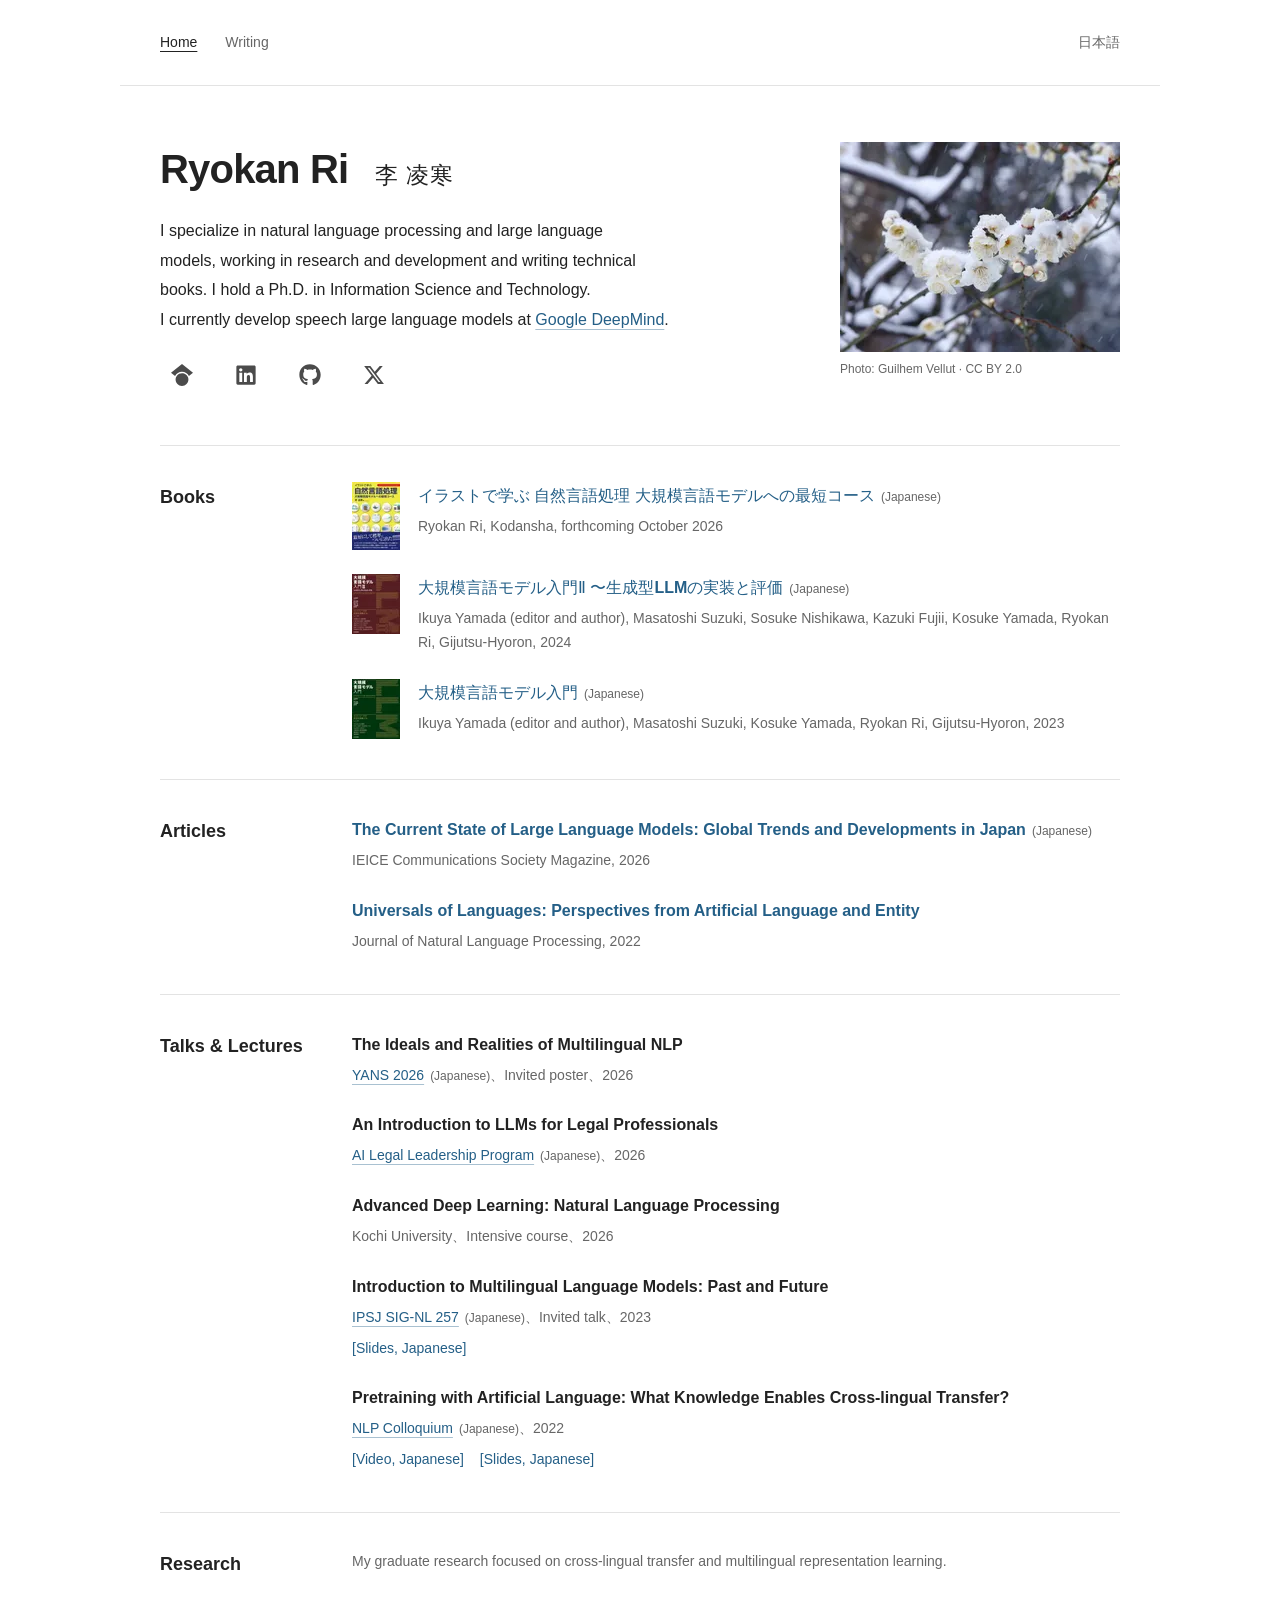
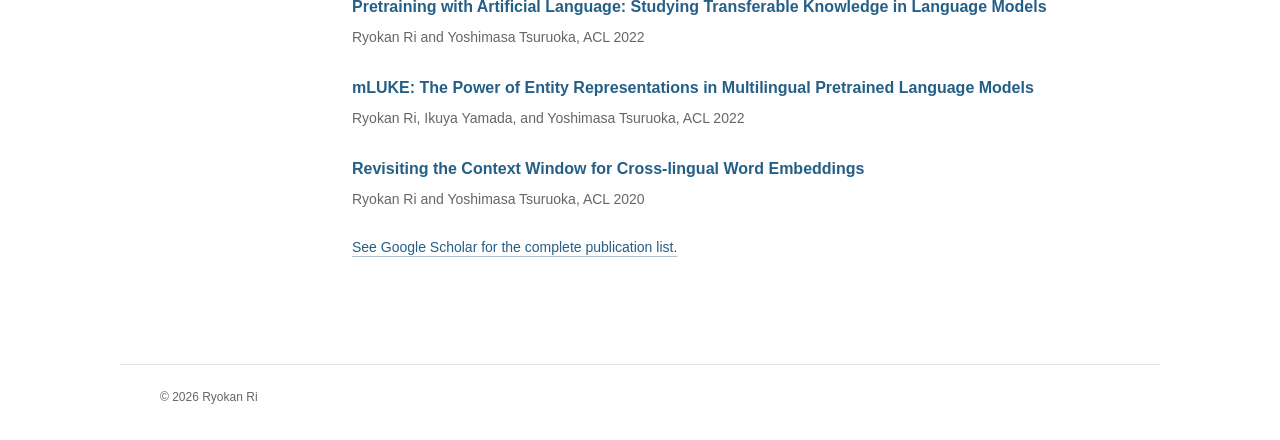
==== en/index.html @ dd93c738 "Update site" ====
<!DOCTYPE html><html lang="en"><head><meta charset="UTF-8"><meta name="viewport" content="width=device-width"><title>Home — Ryokan Ri</title><meta name="description" content="I specialize in natural language processing and large language models, working in research and development and writing technical books. I hold a Ph.D. in Information Science and Technology. I currently develop speech large language models at Google DeepMind."><link rel="canonical" href="https://ryokan0123.github.io/en/"><link rel="alternate" hreflang="en" href="https://ryokan0123.github.io/en/"><link rel="alternate" hreflang="ja" href="https://ryokan0123.github.io/ja/"><link rel="alternate" type="application/rss+xml" title="Ryokan Ri (en)" href="/en/rss.xml"><meta property="og:title" content="Home — Ryokan Ri"><meta property="og:description" content="I specialize in natural language processing and large language models, working in research and development and writing technical books. I hold a Ph.D. in Information Science and Technology. I currently develop speech large language models at Google DeepMind."><meta property="og:type" content="website"><meta property="og:url" content="https://ryokan0123.github.io/en/"><meta property="og:locale" content="en_US"><meta property="og:site_name" content="Ryokan Ri"><meta property="og:image" content="https://ryokan0123.github.io/social-card.jpg"><meta property="og:image:width" content="1200"><meta property="og:image:height" content="630"><meta property="og:image:alt" content="Snow-covered plum blossoms"><meta name="twitter:card" content="summary_large_image"><meta name="twitter:creator" content="@ryoNLP0123"><meta name="twitter:title" content="Home — Ryokan Ri"><meta name="twitter:description" content="I specialize in natural language processing and large language models, working in research and development and writing technical books. I hold a Ph.D. in Information Science and Technology. I currently develop speech large language models at Google DeepMind."><meta name="twitter:image" content="https://ryokan0123.github.io/social-card.jpg"><meta name="twitter:image:alt" content="Snow-covered plum blossoms"><link rel="icon" href="/favicon.svg" type="image/svg+xml"><link rel="stylesheet" href="/_astro/Layout.KJzCfvJz.css"></head><body><a class="skip" href="#main">Skip to content</a><header class="site-header wrap"><nav aria-label="Main navigation"><a href="/en/" aria-current="page">Home</a><a href="/en/blog/">Writing</a></nav><div class="language"><a href="/ja/" lang="ja" hreflang="ja">日本語</a></div></header><main id="main" class="wrap"><section class="profile"><div class="profile-copy"><h1>Ryokan Ri <span lang="ja">李 凌寒</span></h1><p class="bio">I specialize in natural language processing and large language models, working in research and development and writing technical books. I hold a Ph.D. in Information Science and Technology.<br>I currently develop speech large language models at <a href="https://deepmind.google/">Google DeepMind</a>.</p><div class="profile-links"><a href="https://scholar.google.co.jp/citations?user=z9is5FAAAAAJ" aria-label="Google Scholar" title="Google Scholar"><img src="/icons/google-scholar.svg" width="22" height="22" alt="" aria-hidden="true"></a><a href="https://www.linkedin.com/in/ryokan-ri-b970a7250/" aria-label="LinkedIn" title="LinkedIn"><img src="/icons/linkedin.svg" width="22" height="22" alt="" aria-hidden="true"></a><a href="https://github.com/ryokan0123" aria-label="GitHub" title="GitHub"><img src="/icons/github.svg" width="22" height="22" alt="" aria-hidden="true"></a><a href="https://x.com/ryoNLP0123" aria-label="X (@ryoNLP0123)" title="X (@ryoNLP0123)"><img src="/icons/x-twitter.svg" width="22" height="22" alt="" aria-hidden="true"></a></div></div><figure class="profile-image"><img src="/_astro/korakuen-plum-snow-graded.u3Q5N37m_1MaWeJ.webp" srcset="/_astro/korakuen-plum-snow-graded.u3Q5N37m_1MaWeJ.webp 280w, /_astro/korakuen-plum-snow-graded.u3Q5N37m_2mPVVX.webp 560w, /_astro/korakuen-plum-snow-graded.u3Q5N37m_Z27Fc9J.webp 840w" alt="White plum blossoms covered in snow at Koishikawa Korakuen Garden" sizes="(max-width: 600px) calc(100vw - 44px), 280px" fetchpriority="high" loading="eager" decoding="async" width="280" height="210" class="profile-photo"><figcaption><a href="https://commons.wikimedia.org/wiki/File:Flower_@_Snow_storm_@_Koishikawa_Korakuen_Garden_(12406756423).jpg">Photo: Guilhem Vellut</a> · <a href="https://creativecommons.org/licenses/by/2.0/">CC BY 2.0</a></figcaption></figure></section><section class="info-row"><h2>Books</h2><ul class="work-list book-list" role="list"><li><a class="book-cover" href="https://www.hanmoto.com/bd/isbn/9784065447208" hreflang="ja" tabindex="-1" aria-hidden="true"><img src="/_astro/nlp-illustrated.Bupd7omd_Z1N3Xyx.webp" srcset="/_astro/nlp-illustrated.Bupd7omd_Z1N3Xyx.webp 48w, /_astro/nlp-illustrated.Bupd7omd_1gabrf.webp 96w, /_astro/nlp-illustrated.Bupd7omd_Z1RHoI9.webp 144w" alt sizes="48px" loading="lazy" decoding="async" width="48" height="68"></a><div class="book-copy"><a href="https://www.hanmoto.com/bd/isbn/9784065447208" hreflang="ja">イラストで学ぶ 自然言語処理 大規模言語モデルへの最短コース</a><small class="link-language">(Japanese)</small><span>Ryokan Ri, Kodansha, forthcoming October 2026</span></div></li><li><a class="book-cover" href="https://www.amazon.co.jp/dp/4297143933/" hreflang="ja" tabindex="-1" aria-hidden="true"><img src="/_astro/llm-intro-2.H6ZMBgvk_x1RK.webp" srcset="/_astro/llm-intro-2.H6ZMBgvk_x1RK.webp 48w, /_astro/llm-intro-2.H6ZMBgvk_Z1qo4Ua.webp 96w, /_astro/llm-intro-2.H6ZMBgvk_IJcm0.webp 144w" alt sizes="48px" loading="lazy" decoding="async" width="48" height="60"></a><div class="book-copy"><a href="https://www.amazon.co.jp/dp/4297143933/" hreflang="ja">大規模言語モデル入門Ⅱ 〜生成型LLMの実装と評価</a><small class="link-language">(Japanese)</small><span>Ikuya Yamada (editor and author), Masatoshi Suzuki, Sosuke Nishikawa, Kazuki Fujii, Kosuke Yamada, Ryokan Ri, Gijutsu-Hyoron, 2024</span></div></li><li><a class="book-cover" href="https://www.amazon.co.jp/dp/4297136333/" hreflang="ja" tabindex="-1" aria-hidden="true"><img src="/_astro/llm-intro.CEmSDgpd_Z2pnvk8.webp" srcset="/_astro/llm-intro.CEmSDgpd_Z2pnvk8.webp 48w, /_astro/llm-intro.CEmSDgpd_Z1GHsi7.webp 96w, /_astro/llm-intro.CEmSDgpd_Z1Emo6G.webp 144w" alt sizes="48px" loading="lazy" decoding="async" width="48" height="60"></a><div class="book-copy"><a href="https://www.amazon.co.jp/dp/4297136333/" hreflang="ja">大規模言語モデル入門</a><small class="link-language">(Japanese)</small><span>Ikuya Yamada (editor and author), Masatoshi Suzuki, Kosuke Yamada, Ryokan Ri, Gijutsu-Hyoron, 2023</span></div></li></ul></section><section class="info-row"><h2>Articles</h2><ul class="work-list" role="list"><li><a href="https://www.ieice.org/cs/cs-edit/magazine/number_77/036-042_kaisetu/kaisetu.html" hreflang="ja">The Current State of Large Language Models: Global Trends and Developments in Japan</a><small class="link-language">(Japanese)</small><span>IEICE Communications Society Magazine, 2026</span></li><li><a href="https://www.jstage.jst.go.jp/article/jnlp/29/3/29_997/_article/-char/en" hreflang="en">Universals of Languages: Perspectives from Artificial Language and Entity</a><span>Journal of Natural Language Processing, 2022</span></li></ul></section><section class="info-row"><h2>Talks &amp; Lectures</h2><ul class="work-list" role="list"><li><strong>The Ideals and Realities of Multilingual NLP</strong><span><a href="https://yans.anlp.jp/entry/yans2026invitesession" hreflang="ja">YANS 2026</a><small class="link-language">(Japanese)</small>、Invited poster、2026</span></li><li><strong>An Introduction to LLMs for Legal Professionals</strong><span><a href="https://sites.google.com/g.ecc.u-tokyo.ac.jp/ai-legal-leadership" hreflang="ja">AI Legal Leadership Program</a><small class="link-language">(Japanese)</small>、2026</span></li><li><strong>Advanced Deep Learning: Natural Language Processing</strong><span>Kochi University、Intensive course、2026</span></li><li><strong>Introduction to Multilingual Language Models: Past and Future</strong><span><a href="https://sites.google.com/sig-nl.ipsj.or.jp/sig-nl/%E7%A0%94%E7%A9%B6%E7%99%BA%E8%A1%A8%E4%BC%9A/NL257" hreflang="ja">IPSJ SIG-NL 257</a><small class="link-language">(Japanese)</small>、Invited talk、2023</span><div class="work-links"><a href="https://speakerdeck.com/ryou0634/introduction-to-multilinugal-lm-nl" hreflang="ja">[Slides, Japanese]</a></div></li><li><strong>Pretraining with Artificial Language: What Knowledge Enables Cross-lingual Transfer?</strong><span><a href="https://nlp-colloquium-jp.github.io/schedule/2022-09-14_ryokan-ri/" hreflang="ja">NLP Colloquium</a><small class="link-language">(Japanese)</small>、2022</span><div class="work-links"><a href="https://www.youtube.com/watch?v=sDbQGmpoZfc" hreflang="ja">[Video, Japanese]</a><a href="https://speakerdeck.com/ryou0634/ren-gong-yan-yu-woshi-tutashi-qian-xun-lian-yan-yu-jian-zhuan-yi-gake-neng-naenkodanochi-tuteiruzhi-shi-tohahe-ka" hreflang="ja">[Slides, Japanese]</a></div></li></ul></section><section class="info-row"><h2>Research</h2><div><p class="section-note">My graduate research focused on cross-lingual transfer and multilingual representation learning.</p><ul class="work-list" role="list"><li><a href="https://aclanthology.org/2022.acl-long.504/" hreflang="en">Pretraining with Artificial Language: Studying Transferable Knowledge in Language Models</a><span>Ryokan Ri and Yoshimasa Tsuruoka, ACL 2022</span></li><li><a href="https://aclanthology.org/2022.acl-long.505/" hreflang="en">mLUKE: The Power of Entity Representations in Multilingual Pretrained Language Models</a><span>Ryokan Ri, Ikuya Yamada, and Yoshimasa Tsuruoka, ACL 2022</span></li><li><a href="https://aclanthology.org/2020.acl-main.94/" hreflang="en">Revisiting the Context Window for Cross-lingual Word Embeddings</a><span>Ryokan Ri and Yoshimasa Tsuruoka, ACL 2020</span></li></ul><p class="all-publications"><a href="https://scholar.google.co.jp/citations?user=z9is5FAAAAAJ">See Google Scholar for the complete publication list.</a></p></div></section></main><footer class="site-footer wrap"><span>© 2026 Ryokan Ri</span></footer></body></html>
---- _astro/Layout.KJzCfvJz.css ----
:root{--sans:-apple-system, BlinkMacSystemFont, "Helvetica Neue", Arial, "Hiragino Kaku Gothic ProN", "Yu Gothic", sans-serif;--ink:#222;--muted:#666;--line:#e3e3e3;--link:#245f87;font-family:var(--sans);color:var(--ink);font-synthesis:none;background:#fff;font-size:16px;line-height:1.75}*{box-sizing:border-box}body{margin:0}a{color:var(--link);text-underline-offset:4px;text-decoration-color:#a9c1d1}a:hover{text-decoration:underline}button,input{font:inherit}a:focus-visible,button:focus-visible,input:focus-visible{outline-offset:5px;outline:2px solid #59788c}h1,h2,h3,h4,p,figure{margin:0}img{max-width:100%}[hidden]{display:none!important}::selection{background:#e6edf1}.wrap{width:min(1040px,100%);margin-inline:auto;padding-inline:40px}.skip{z-index:20;background:#fff;padding:12px;position:absolute;top:-80px;left:16px}.skip:focus{top:12px}.site-header{border-bottom:1px solid var(--line);align-items:center;gap:36px;min-height:86px;display:flex}.site-header nav{gap:28px;display:flex}.site-header nav a,.language a{min-height:44px;color:var(--muted);align-items:center;font-size:14px;text-decoration:none;display:inline-flex}.site-header nav a[aria-current=page]{color:var(--ink);text-decoration:underline;text-decoration-color:var(--ink)}.language{color:var(--muted);margin-left:auto;font-size:12px}.site-header a:hover{color:var(--ink);text-decoration:underline}.site-footer{border-top:1px solid var(--line);color:var(--muted);margin-top:64px;padding-top:22px;padding-bottom:32px;font-size:12px}.profile{grid-template-columns:minmax(0,1fr) 280px;align-items:start;gap:48px;padding-block:56px 48px;display:grid}.profile h1{letter-spacing:-.8px;margin-bottom:16px;font-size:40px;font-weight:600;line-height:1.35}.profile h1 span{letter-spacing:.04em;white-space:nowrap;margin-left:16px;font-size:23px;font-weight:400}.affiliation{font-size:15px}.affiliation a{text-decoration:none}.bio{text-wrap:balance;max-width:40em;margin-top:20px;line-height:1.85}.profile-links{flex-wrap:wrap;gap:20px;margin-top:19px;font-size:13px;display:flex}.profile-links a{width:44px;height:44px;color:inherit;opacity:.7;justify-content:center;align-items:center;text-decoration:none;display:inline-flex}.profile-links a:hover,.profile-links a:focus-visible{opacity:1}.profile-links img{width:22px;height:22px;display:block}.profile-image{min-width:0}.profile-photo{width:100%;height:auto;display:block}.profile-image figcaption{color:var(--muted);margin-top:8px;font-size:12px;line-height:1.6}.profile-image figcaption a{color:inherit;text-decoration:none}.profile-image figcaption a:hover{text-decoration:underline}.info-row{border-top:1px solid var(--line);grid-template-columns:150px minmax(0,1fr);column-gap:42px;padding-block:36px 40px;display:grid}.info-row>h2{font-size:18px;font-weight:600;line-height:1.7}.info-row>div{min-width:0}.section-link{color:var(--muted);margin-top:20px;font-size:12px;display:inline-block}.project-grid{grid-template-columns:repeat(2,minmax(0,1fr));gap:26px 38px;display:grid}.project h3,.paper-row h3{font-size:15px;font-weight:600;line-height:1.6}.project h3 a,.paper-row h3 a{text-decoration:none}.project p,.paper-row p{color:var(--muted);margin-top:5px;font-size:13px;line-height:1.7}.work-list{min-width:0;margin:0;padding:0;list-style:none}.work-list li+li{margin-top:24px}.work-list li{overflow-wrap:anywhere}.work-list>li>a,.work-list>li>strong,.book-copy>a{font-size:16px;font-weight:600;line-height:1.65;text-decoration:none}.work-list span{color:var(--muted);margin-top:5px;font-size:14px;line-height:1.7;display:block}.book-list li{grid-template-columns:48px minmax(0,1fr);align-items:start;column-gap:18px;display:grid}.book-cover{line-height:0;display:block}.book-cover img{width:48px;height:auto;display:block}.book-copy{min-width:0}.section-note{color:var(--muted);margin-bottom:20px;font-size:14px}.all-publications{margin-top:24px;font-size:14px}.link-language{color:var(--muted);margin-left:6px;font-size:12px;font-weight:400}.work-links{flex-wrap:wrap;gap:16px;margin-top:6px;font-size:14px;display:flex}.work-links a{text-decoration:none}.paper-list{gap:23px;display:grid}.paper-row{grid-template-columns:46px minmax(0,1fr);gap:18px;display:grid}.year{color:var(--muted);font-variant-numeric:tabular-nums;font-size:12px}.post-list{display:grid}.post-row{border-top:1px solid var(--line);padding-block:25px}.post-row:first-child{border-top:0;padding-top:0}.post-row:last-child{padding-bottom:0}.post-date{color:var(--muted);margin-top:3px;font-size:12px;line-height:1.7}.badge{margin-top:3px;font-size:11px;display:block}.post-row h3{font-size:20px;font-weight:600;line-height:1.6}.post-row h3 a{text-decoration:none}.post-row p{color:var(--muted);margin-top:8px;font-size:15px;line-height:1.85}.page-heading{padding-block:48px 40px}.page-heading h1{letter-spacing:-.5px;font-size:32px;font-weight:600;line-height:1.45}.content-sections .info-row>h2{font-size:18px}.prose{overflow-wrap:anywhere;min-width:0;max-width:720px;font-size:15px;line-height:1.95}.prose p{margin-block:0 18px}.prose h2{margin:40px 0 18px;font-size:23px;font-weight:600;line-height:1.5}.prose h3{margin:30px 0 15px;font-size:19px;font-weight:600;line-height:1.6}.prose h4{margin:26px 0 12px;font-size:16px;font-weight:600;line-height:1.7}.prose>:first-child{margin-top:0}.prose>:last-child{margin-bottom:0}.prose li{margin-block:0 12px}.prose ul{margin-top:0;padding-left:20px}.prose img{height:auto;margin:20px 0;display:block}.prose .article-figure{margin:30px 0}.prose .article-figure img{width:100%;height:auto;margin:0}.prose .article-figure figcaption{color:var(--muted);font-family:var(--sans);text-align:center;margin-top:10px;font-size:13px;line-height:1.7}.prose .article-figure-cover{max-width:340px;margin-inline:auto}.prose .article-figure-illustration{max-width:480px;margin-inline:auto}.prose .footnotes{border-top:1px solid var(--line);margin-top:40px;padding-top:20px;font-size:14px}.prose .footnotes .sr-only{clip-path:inset(50%);white-space:nowrap;width:1px;height:1px;padding:0;position:absolute;overflow:hidden}.prose [id]{scroll-margin-top:24px}.prose code{background:#f5f5f5;padding:2px 4px;font-size:.9em}.prose pre{padding:20px;font-size:14px;overflow:auto}.prose pre code{background:0 0;padding:0}.prose blockquote{color:var(--muted);border-left:2px solid #ccc;margin-left:0;padding-left:22px}.prose .notice{font-family:var(--sans);color:var(--muted);margin-bottom:26px;font-size:12px}.article-heading{max-width:640px;margin-inline:auto;padding-bottom:34px}.article-heading h1{font-size:34px;line-height:1.5}.article-heading>p:not(.eyebrow){color:#666;text-wrap:balance;margin-top:16px;font-size:16px;line-height:1.8}.back-link{color:var(--muted);margin-bottom:24px;font-size:14px;text-decoration:none;display:inline-block}.eyebrow{color:var(--muted);margin-bottom:12px;font-size:14px;font-weight:400}.article-layout{border-top:1px solid var(--line);max-width:640px;margin-inline:auto;padding-top:30px}.article-layout .prose{text-align:left;font-size:1.125rem;line-height:2}.article-layout .prose>p{margin-block:0 32px}.article-layout .prose h2{margin-top:56px}.article-layout .prose h3{margin-top:40px}.article-layout .prose:lang(en){font-family:Georgia,Times New Roman,serif;font-size:18px;line-height:1.8}.article-layout .prose h2,.article-layout .prose h3{font-family:var(--sans)}.article-share{border-top:1px solid var(--line);font-family:var(--sans);margin-top:52px;padding-top:18px;font-size:13px}.article-share a{min-height:36px;color:var(--ink);border:1px solid #cfd6da;align-items:center;gap:8px;padding:6px 13px;text-decoration:none;display:inline-flex}.article-share a:hover{border-color:var(--ink);text-decoration:none}.article-share img{width:14px;height:14px;margin:0;display:block}.text-link{font-size:14px}@media (width<=800px){.wrap{padding-inline:28px}.profile{grid-template-columns:minmax(0,1fr) 220px;gap:32px}.profile h1 span{margin:8px 0 0;display:block}.info-row{grid-template-columns:112px minmax(0,1fr);gap:28px}}@media (width<=600px){.wrap{padding-inline:22px}.site-header{gap:20px;min-height:70px}.language{text-align:right}.site-header nav{gap:26px}.profile{grid-template-columns:minmax(0,1fr);gap:20px;padding-block:32px}.profile-copy{gap:16px;display:grid}.profile h1{grid-column:1;margin:0;font-size:32px}.profile h1 span{margin:0 0 0 12px;font-size:18px;display:inline-block}.profile-image{width:100%}.profile-photo{aspect-ratio:16/9;object-fit:cover;object-position:center 48%}.affiliation,.bio,.profile-links{grid-column:1/-1;margin:0}.affiliation{font-size:14px}.bio{font-size:16px}.profile-links{gap:20px;font-size:12px}.info-row{grid-template-columns:1fr;gap:18px;padding-block:28px 32px}.info-row>h2{font-size:18px}.work-list li+li{margin-top:22px}.project-grid{gap:25px 24px}.post-row{padding-block:22px}.badge{margin:0}.post-row h3{font-size:19px}.page-heading{padding-block:34px 30px}.page-heading h1{font-size:28px}.prose{font-size:14px}.article-heading h1{font-size:27px}.article-heading>p:not(.eyebrow){font-size:16px}.article-layout{padding-top:24px}.article-layout .prose{font-size:1.0625rem;line-height:2}.site-footer{margin-top:36px;font-size:11px}}@media (prefers-reduced-motion:reduce){*{scroll-behavior:auto!important;transition:none!important}}
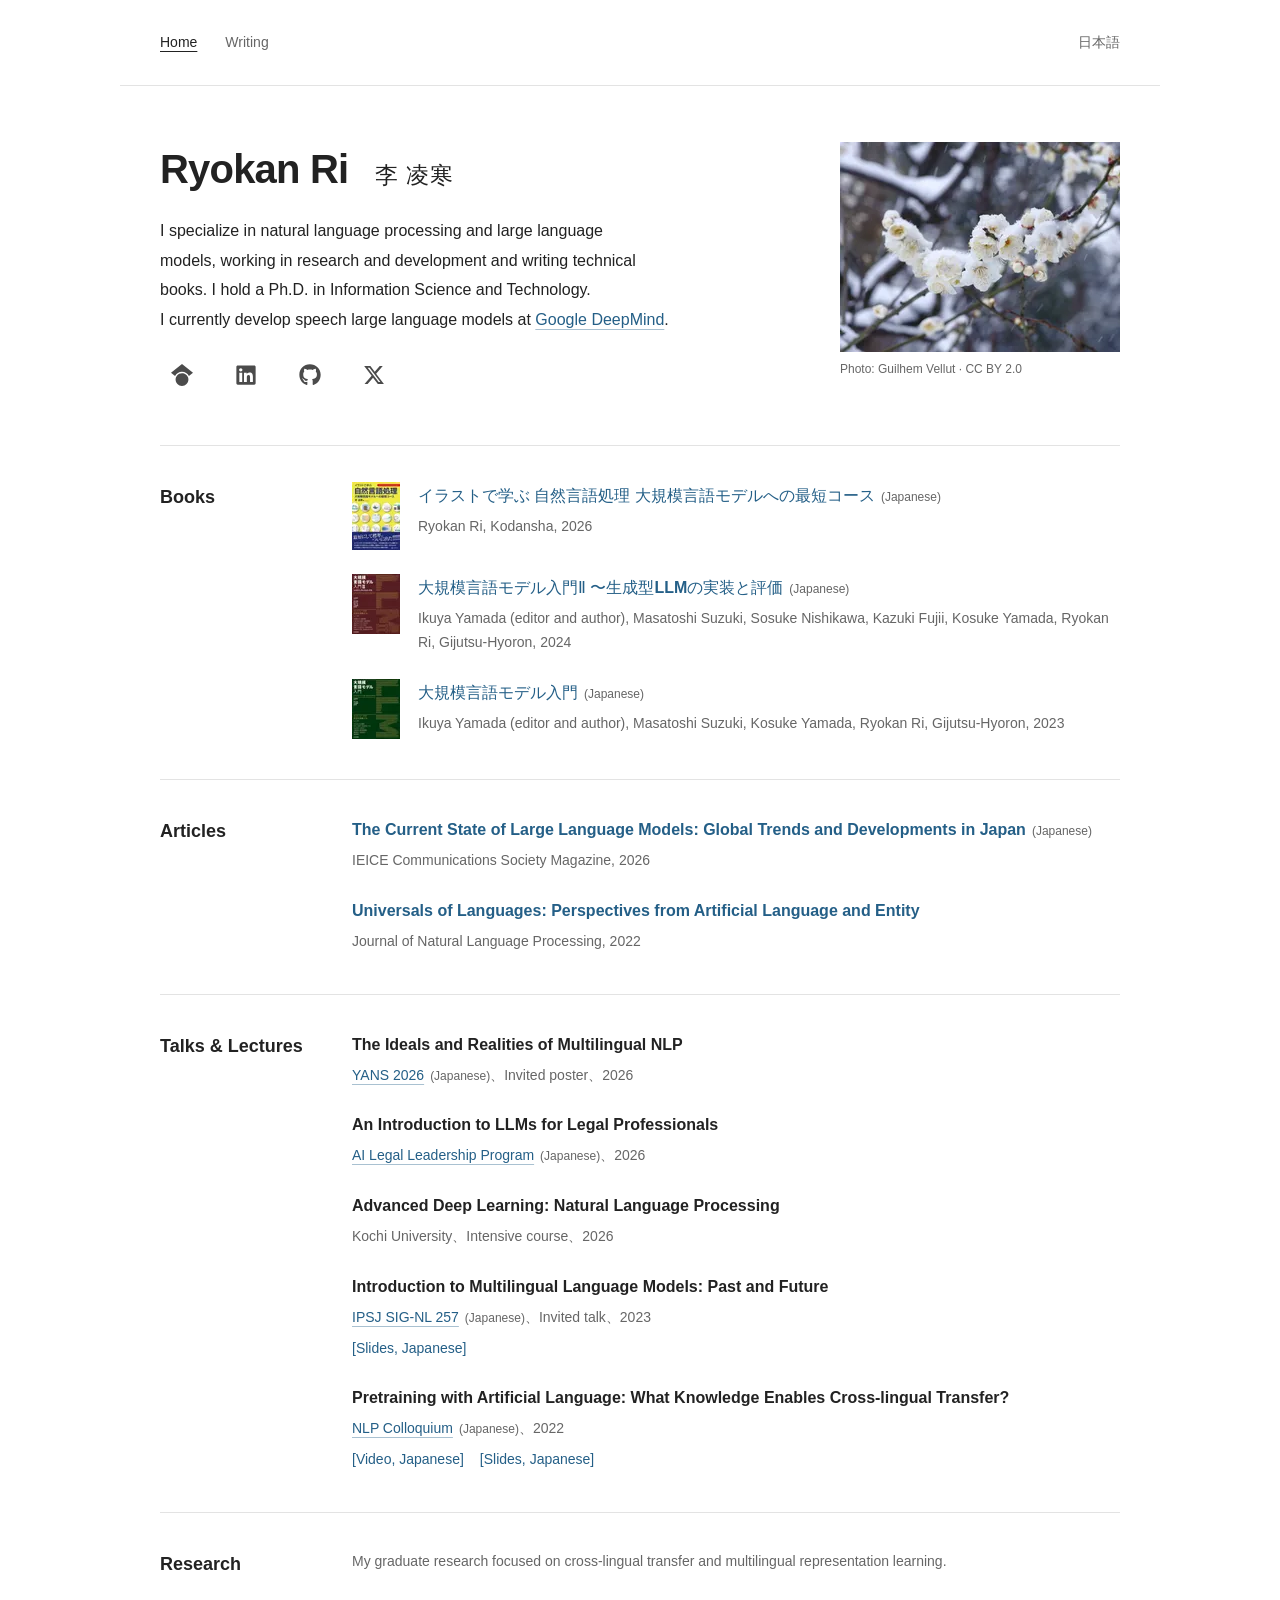
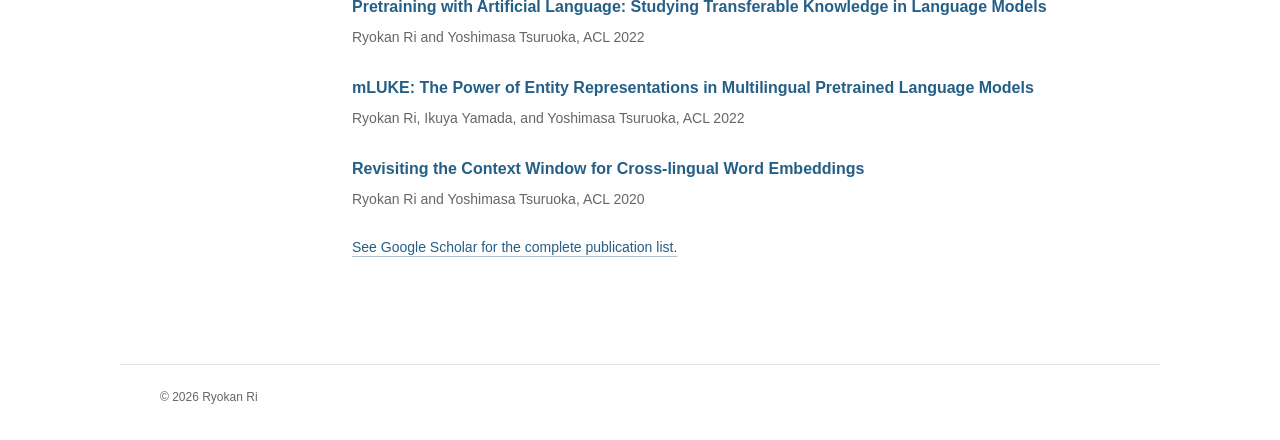
==== commit 51a8b153: "Update site" ====
--- a/en/index.html
+++ b/en/index.html
@@ -1 +1 @@
-<!DOCTYPE html><html lang="en"><head><meta charset="UTF-8"><meta name="viewport" content="width=device-width"><title>Home — Ryokan Ri</title><meta name="description" content="I specialize in natural language processing and large language models, working in research and development and writing technical books. I hold a Ph.D. in Information Science and Technology. I currently develop speech large language models at Google DeepMind."><link rel="canonical" href="https://ryokan0123.github.io/en/"><link rel="alternate" hreflang="en" href="https://ryokan0123.github.io/en/"><link rel="alternate" hreflang="ja" href="https://ryokan0123.github.io/ja/"><link rel="alternate" type="application/rss+xml" title="Ryokan Ri (en)" href="/en/rss.xml"><meta property="og:title" content="Home — Ryokan Ri"><meta property="og:description" content="I specialize in natural language processing and large language models, working in research and development and writing technical books. I hold a Ph.D. in Information Science and Technology. I currently develop speech large language models at Google DeepMind."><meta property="og:type" content="website"><meta property="og:url" content="https://ryokan0123.github.io/en/"><meta property="og:locale" content="en_US"><meta property="og:site_name" content="Ryokan Ri"><meta property="og:image" content="https://ryokan0123.github.io/social-card.jpg"><meta property="og:image:width" content="1200"><meta property="og:image:height" content="630"><meta property="og:image:alt" content="Snow-covered plum blossoms"><meta name="twitter:card" content="summary_large_image"><meta name="twitter:creator" content="@ryoNLP0123"><meta name="twitter:title" content="Home — Ryokan Ri"><meta name="twitter:description" content="I specialize in natural language processing and large language models, working in research and development and writing technical books. I hold a Ph.D. in Information Science and Technology. I currently develop speech large language models at Google DeepMind."><meta name="twitter:image" content="https://ryokan0123.github.io/social-card.jpg"><meta name="twitter:image:alt" content="Snow-covered plum blossoms"><link rel="icon" href="/favicon.svg" type="image/svg+xml"><link rel="stylesheet" href="/_astro/Layout.KJzCfvJz.css"></head><body><a class="skip" href="#main">Skip to content</a><header class="site-header wrap"><nav aria-label="Main navigation"><a href="/en/" aria-current="page">Home</a><a href="/en/blog/">Writing</a></nav><div class="language"><a href="/ja/" lang="ja" hreflang="ja">日本語</a></div></header><main id="main" class="wrap"><section class="profile"><div class="profile-copy"><h1>Ryokan Ri <span lang="ja">李 凌寒</span></h1><p class="bio">I specialize in natural language processing and large language models, working in research and development and writing technical books. I hold a Ph.D. in Information Science and Technology.<br>I currently develop speech large language models at <a href="https://deepmind.google/">Google DeepMind</a>.</p><div class="profile-links"><a href="https://scholar.google.co.jp/citations?user=z9is5FAAAAAJ" aria-label="Google Scholar" title="Google Scholar"><img src="/icons/google-scholar.svg" width="22" height="22" alt="" aria-hidden="true"></a><a href="https://www.linkedin.com/in/ryokan-ri-b970a7250/" aria-label="LinkedIn" title="LinkedIn"><img src="/icons/linkedin.svg" width="22" height="22" alt="" aria-hidden="true"></a><a href="https://github.com/ryokan0123" aria-label="GitHub" title="GitHub"><img src="/icons/github.svg" width="22" height="22" alt="" aria-hidden="true"></a><a href="https://x.com/ryoNLP0123" aria-label="X (@ryoNLP0123)" title="X (@ryoNLP0123)"><img src="/icons/x-twitter.svg" width="22" height="22" alt="" aria-hidden="true"></a></div></div><figure class="profile-image"><img src="/_astro/korakuen-plum-snow-graded.u3Q5N37m_1MaWeJ.webp" srcset="/_astro/korakuen-plum-snow-graded.u3Q5N37m_1MaWeJ.webp 280w, /_astro/korakuen-plum-snow-graded.u3Q5N37m_2mPVVX.webp 560w, /_astro/korakuen-plum-snow-graded.u3Q5N37m_Z27Fc9J.webp 840w" alt="White plum blossoms covered in snow at Koishikawa Korakuen Garden" sizes="(max-width: 600px) calc(100vw - 44px), 280px" fetchpriority="high" loading="eager" decoding="async" width="280" height="210" class="profile-photo"><figcaption><a href="https://commons.wikimedia.org/wiki/File:Flower_@_Snow_storm_@_Koishikawa_Korakuen_Garden_(12406756423).jpg">Photo: Guilhem Vellut</a> · <a href="https://creativecommons.org/licenses/by/2.0/">CC BY 2.0</a></figcaption></figure></section><section class="info-row"><h2>Books</h2><ul class="work-list book-list" role="list"><li><a class="book-cover" href="https://www.hanmoto.com/bd/isbn/9784065447208" hreflang="ja" tabindex="-1" aria-hidden="true"><img src="/_astro/nlp-illustrated.Bupd7omd_Z1N3Xyx.webp" srcset="/_astro/nlp-illustrated.Bupd7omd_Z1N3Xyx.webp 48w, /_astro/nlp-illustrated.Bupd7omd_1gabrf.webp 96w, /_astro/nlp-illustrated.Bupd7omd_Z1RHoI9.webp 144w" alt sizes="48px" loading="lazy" decoding="async" width="48" height="68"></a><div class="book-copy"><a href="https://www.hanmoto.com/bd/isbn/9784065447208" hreflang="ja">イラストで学ぶ 自然言語処理 大規模言語モデルへの最短コース</a><small class="link-language">(Japanese)</small><span>Ryokan Ri, Kodansha, forthcoming October 2026</span></div></li><li><a class="book-cover" href="https://www.amazon.co.jp/dp/4297143933/" hreflang="ja" tabindex="-1" aria-hidden="true"><img src="/_astro/llm-intro-2.H6ZMBgvk_x1RK.webp" srcset="/_astro/llm-intro-2.H6ZMBgvk_x1RK.webp 48w, /_astro/llm-intro-2.H6ZMBgvk_Z1qo4Ua.webp 96w, /_astro/llm-intro-2.H6ZMBgvk_IJcm0.webp 144w" alt sizes="48px" loading="lazy" decoding="async" width="48" height="60"></a><div class="book-copy"><a href="https://www.amazon.co.jp/dp/4297143933/" hreflang="ja">大規模言語モデル入門Ⅱ 〜生成型LLMの実装と評価</a><small class="link-language">(Japanese)</small><span>Ikuya Yamada (editor and author), Masatoshi Suzuki, Sosuke Nishikawa, Kazuki Fujii, Kosuke Yamada, Ryokan Ri, Gijutsu-Hyoron, 2024</span></div></li><li><a class="book-cover" href="https://www.amazon.co.jp/dp/4297136333/" hreflang="ja" tabindex="-1" aria-hidden="true"><img src="/_astro/llm-intro.CEmSDgpd_Z2pnvk8.webp" srcset="/_astro/llm-intro.CEmSDgpd_Z2pnvk8.webp 48w, /_astro/llm-intro.CEmSDgpd_Z1GHsi7.webp 96w, /_astro/llm-intro.CEmSDgpd_Z1Emo6G.webp 144w" alt sizes="48px" loading="lazy" decoding="async" width="48" height="60"></a><div class="book-copy"><a href="https://www.amazon.co.jp/dp/4297136333/" hreflang="ja">大規模言語モデル入門</a><small class="link-language">(Japanese)</small><span>Ikuya Yamada (editor and author), Masatoshi Suzuki, Kosuke Yamada, Ryokan Ri, Gijutsu-Hyoron, 2023</span></div></li></ul></section><section class="info-row"><h2>Articles</h2><ul class="work-list" role="list"><li><a href="https://www.ieice.org/cs/cs-edit/magazine/number_77/036-042_kaisetu/kaisetu.html" hreflang="ja">The Current State of Large Language Models: Global Trends and Developments in Japan</a><small class="link-language">(Japanese)</small><span>IEICE Communications Society Magazine, 2026</span></li><li><a href="https://www.jstage.jst.go.jp/article/jnlp/29/3/29_997/_article/-char/en" hreflang="en">Universals of Languages: Perspectives from Artificial Language and Entity</a><span>Journal of Natural Language Processing, 2022</span></li></ul></section><section class="info-row"><h2>Talks &amp; Lectures</h2><ul class="work-list" role="list"><li><strong>The Ideals and Realities of Multilingual NLP</strong><span><a href="https://yans.anlp.jp/entry/yans2026invitesession" hreflang="ja">YANS 2026</a><small class="link-language">(Japanese)</small>、Invited poster、2026</span></li><li><strong>An Introduction to LLMs for Legal Professionals</strong><span><a href="https://sites.google.com/g.ecc.u-tokyo.ac.jp/ai-legal-leadership" hreflang="ja">AI Legal Leadership Program</a><small class="link-language">(Japanese)</small>、2026</span></li><li><strong>Advanced Deep Learning: Natural Language Processing</strong><span>Kochi University、Intensive course、2026</span></li><li><strong>Introduction to Multilingual Language Models: Past and Future</strong><span><a href="https://sites.google.com/sig-nl.ipsj.or.jp/sig-nl/%E7%A0%94%E7%A9%B6%E7%99%BA%E8%A1%A8%E4%BC%9A/NL257" hreflang="ja">IPSJ SIG-NL 257</a><small class="link-language">(Japanese)</small>、Invited talk、2023</span><div class="work-links"><a href="https://speakerdeck.com/ryou0634/introduction-to-multilinugal-lm-nl" hreflang="ja">[Slides, Japanese]</a></div></li><li><strong>Pretraining with Artificial Language: What Knowledge Enables Cross-lingual Transfer?</strong><span><a href="https://nlp-colloquium-jp.github.io/schedule/2022-09-14_ryokan-ri/" hreflang="ja">NLP Colloquium</a><small class="link-language">(Japanese)</small>、2022</span><div class="work-links"><a href="https://www.youtube.com/watch?v=sDbQGmpoZfc" hreflang="ja">[Video, Japanese]</a><a href="https://speakerdeck.com/ryou0634/ren-gong-yan-yu-woshi-tutashi-qian-xun-lian-yan-yu-jian-zhuan-yi-gake-neng-naenkodanochi-tuteiruzhi-shi-tohahe-ka" hreflang="ja">[Slides, Japanese]</a></div></li></ul></section><section class="info-row"><h2>Research</h2><div><p class="section-note">My graduate research focused on cross-lingual transfer and multilingual representation learning.</p><ul class="work-list" role="list"><li><a href="https://aclanthology.org/2022.acl-long.504/" hreflang="en">Pretraining with Artificial Language: Studying Transferable Knowledge in Language Models</a><span>Ryokan Ri and Yoshimasa Tsuruoka, ACL 2022</span></li><li><a href="https://aclanthology.org/2022.acl-long.505/" hreflang="en">mLUKE: The Power of Entity Representations in Multilingual Pretrained Language Models</a><span>Ryokan Ri, Ikuya Yamada, and Yoshimasa Tsuruoka, ACL 2022</span></li><li><a href="https://aclanthology.org/2020.acl-main.94/" hreflang="en">Revisiting the Context Window for Cross-lingual Word Embeddings</a><span>Ryokan Ri and Yoshimasa Tsuruoka, ACL 2020</span></li></ul><p class="all-publications"><a href="https://scholar.google.co.jp/citations?user=z9is5FAAAAAJ">See Google Scholar for the complete publication list.</a></p></div></section></main><footer class="site-footer wrap"><span>© 2026 Ryokan Ri</span></footer></body></html>+<!DOCTYPE html><html lang="en"><head><meta charset="UTF-8"><meta name="viewport" content="width=device-width"><title>Home — Ryokan Ri</title><meta name="description" content="I specialize in natural language processing and large language models, working in research and development and writing technical books. I hold a Ph.D. in Information Science and Technology. I currently develop speech large language models at Google DeepMind."><link rel="canonical" href="https://ryokan0123.github.io/en/"><link rel="alternate" hreflang="en" href="https://ryokan0123.github.io/en/"><link rel="alternate" hreflang="ja" href="https://ryokan0123.github.io/ja/"><link rel="alternate" type="application/rss+xml" title="Ryokan Ri (en)" href="/en/rss.xml"><meta property="og:title" content="Home — Ryokan Ri"><meta property="og:description" content="I specialize in natural language processing and large language models, working in research and development and writing technical books. I hold a Ph.D. in Information Science and Technology. I currently develop speech large language models at Google DeepMind."><meta property="og:type" content="website"><meta property="og:url" content="https://ryokan0123.github.io/en/"><meta property="og:locale" content="en_US"><meta property="og:site_name" content="Ryokan Ri"><meta property="og:image" content="https://ryokan0123.github.io/social-card.jpg"><meta property="og:image:width" content="1200"><meta property="og:image:height" content="630"><meta property="og:image:alt" content="Snow-covered plum blossoms"><meta name="twitter:card" content="summary_large_image"><meta name="twitter:creator" content="@ryoNLP0123"><meta name="twitter:title" content="Home — Ryokan Ri"><meta name="twitter:description" content="I specialize in natural language processing and large language models, working in research and development and writing technical books. I hold a Ph.D. in Information Science and Technology. I currently develop speech large language models at Google DeepMind."><meta name="twitter:image" content="https://ryokan0123.github.io/social-card.jpg"><meta name="twitter:image:alt" content="Snow-covered plum blossoms"><link rel="icon" href="/favicon.svg" type="image/svg+xml"><link rel="stylesheet" href="/_astro/Layout.CGvhS2yV.css"></head><body><a class="skip" href="#main">Skip to content</a><header class="site-header wrap"><nav aria-label="Main navigation"><a href="/en/" aria-current="page">Home</a><a href="/en/blog/">Writing</a></nav><div class="language"><a href="/ja/" lang="ja" hreflang="ja">日本語</a></div></header><main id="main" class="wrap"><section class="profile"><div class="profile-copy"><h1>Ryokan Ri <span lang="ja">李 凌寒</span></h1><p class="bio">I specialize in natural language processing and large language models, working in research and development and writing technical books. I hold a Ph.D. in Information Science and Technology.<br>I currently develop speech large language models at <a href="https://deepmind.google/">Google DeepMind</a>.</p><div class="profile-links"><a href="https://scholar.google.co.jp/citations?user=z9is5FAAAAAJ" aria-label="Google Scholar" title="Google Scholar"><img src="/icons/google-scholar.svg" width="22" height="22" alt="" aria-hidden="true"></a><a href="https://www.linkedin.com/in/ryokan-ri-b970a7250/" aria-label="LinkedIn" title="LinkedIn"><img src="/icons/linkedin.svg" width="22" height="22" alt="" aria-hidden="true"></a><a href="https://github.com/ryokan0123" aria-label="GitHub" title="GitHub"><img src="/icons/github.svg" width="22" height="22" alt="" aria-hidden="true"></a><a href="https://x.com/ryoNLP0123" aria-label="X (@ryoNLP0123)" title="X (@ryoNLP0123)"><img src="/icons/x-twitter.svg" width="22" height="22" alt="" aria-hidden="true"></a></div></div><figure class="profile-image"><img src="/_astro/korakuen-plum-snow-graded.u3Q5N37m_1MaWeJ.webp" srcset="/_astro/korakuen-plum-snow-graded.u3Q5N37m_1MaWeJ.webp 280w, /_astro/korakuen-plum-snow-graded.u3Q5N37m_2mPVVX.webp 560w, /_astro/korakuen-plum-snow-graded.u3Q5N37m_Z27Fc9J.webp 840w" alt="White plum blossoms covered in snow at Koishikawa Korakuen Garden" sizes="(max-width: 600px) calc(100vw - 44px), 280px" fetchpriority="high" loading="eager" decoding="async" width="280" height="210" class="profile-photo"><figcaption><a href="https://commons.wikimedia.org/wiki/File:Flower_@_Snow_storm_@_Koishikawa_Korakuen_Garden_(12406756423).jpg">Photo: Guilhem Vellut</a> · <a href="https://creativecommons.org/licenses/by/2.0/">CC BY 2.0</a></figcaption></figure></section><section class="info-row"><h2>Books</h2><ul class="work-list book-list" role="list"><li><a class="book-cover" href="https://www.hanmoto.com/bd/isbn/9784065447208" hreflang="ja" tabindex="-1" aria-hidden="true"><img src="/_astro/nlp-illustrated.Bupd7omd_Z1N3Xyx.webp" srcset="/_astro/nlp-illustrated.Bupd7omd_Z1N3Xyx.webp 48w, /_astro/nlp-illustrated.Bupd7omd_1gabrf.webp 96w, /_astro/nlp-illustrated.Bupd7omd_Z1RHoI9.webp 144w" alt sizes="48px" loading="lazy" decoding="async" width="48" height="68"></a><div class="book-copy"><a href="https://www.hanmoto.com/bd/isbn/9784065447208" hreflang="ja">イラストで学ぶ 自然言語処理 大規模言語モデルへの最短コース</a><small class="link-language">(Japanese)</small><span>Ryokan Ri, Kodansha, 2026</span></div></li><li><a class="book-cover" href="https://www.amazon.co.jp/dp/4297143933/" hreflang="ja" tabindex="-1" aria-hidden="true"><img src="/_astro/llm-intro-2.H6ZMBgvk_x1RK.webp" srcset="/_astro/llm-intro-2.H6ZMBgvk_x1RK.webp 48w, /_astro/llm-intro-2.H6ZMBgvk_Z1qo4Ua.webp 96w, /_astro/llm-intro-2.H6ZMBgvk_IJcm0.webp 144w" alt sizes="48px" loading="lazy" decoding="async" width="48" height="60"></a><div class="book-copy"><a href="https://www.amazon.co.jp/dp/4297143933/" hreflang="ja">大規模言語モデル入門Ⅱ 〜生成型LLMの実装と評価</a><small class="link-language">(Japanese)</small><span>Ikuya Yamada (editor and author), Masatoshi Suzuki, Sosuke Nishikawa, Kazuki Fujii, Kosuke Yamada, Ryokan Ri, Gijutsu-Hyoron, 2024</span></div></li><li><a class="book-cover" href="https://www.amazon.co.jp/dp/4297136333/" hreflang="ja" tabindex="-1" aria-hidden="true"><img src="/_astro/llm-intro.CEmSDgpd_Z2pnvk8.webp" srcset="/_astro/llm-intro.CEmSDgpd_Z2pnvk8.webp 48w, /_astro/llm-intro.CEmSDgpd_Z1GHsi7.webp 96w, /_astro/llm-intro.CEmSDgpd_Z1Emo6G.webp 144w" alt sizes="48px" loading="lazy" decoding="async" width="48" height="60"></a><div class="book-copy"><a href="https://www.amazon.co.jp/dp/4297136333/" hreflang="ja">大規模言語モデル入門</a><small class="link-language">(Japanese)</small><span>Ikuya Yamada (editor and author), Masatoshi Suzuki, Kosuke Yamada, Ryokan Ri, Gijutsu-Hyoron, 2023</span></div></li></ul></section><section class="info-row"><h2>Articles</h2><ul class="work-list" role="list"><li><a href="https://www.ieice.org/cs/cs-edit/magazine/number_77/036-042_kaisetu/kaisetu.html" hreflang="ja">The Current State of Large Language Models: Global Trends and Developments in Japan</a><small class="link-language">(Japanese)</small><span>IEICE Communications Society Magazine, 2026</span></li><li><a href="https://www.jstage.jst.go.jp/article/jnlp/29/3/29_997/_article/-char/en" hreflang="en">Universals of Languages: Perspectives from Artificial Language and Entity</a><span>Journal of Natural Language Processing, 2022</span></li></ul></section><section class="info-row"><h2>Talks &amp; Lectures</h2><ul class="work-list" role="list"><li><strong>The Ideals and Realities of Multilingual NLP</strong><span><a href="https://yans.anlp.jp/entry/yans2026invitesession" hreflang="ja">YANS 2026</a><small class="link-language">(Japanese)</small>、Invited poster、2026</span></li><li><strong>An Introduction to LLMs for Legal Professionals</strong><span><a href="https://sites.google.com/g.ecc.u-tokyo.ac.jp/ai-legal-leadership" hreflang="ja">AI Legal Leadership Program</a><small class="link-language">(Japanese)</small>、2026</span></li><li><strong>Advanced Deep Learning: Natural Language Processing</strong><span>Kochi University、Intensive course、2026</span></li><li><strong>Introduction to Multilingual Language Models: Past and Future</strong><span><a href="https://sites.google.com/sig-nl.ipsj.or.jp/sig-nl/%E7%A0%94%E7%A9%B6%E7%99%BA%E8%A1%A8%E4%BC%9A/NL257" hreflang="ja">IPSJ SIG-NL 257</a><small class="link-language">(Japanese)</small>、Invited talk、2023</span><div class="work-links"><a href="https://speakerdeck.com/ryou0634/introduction-to-multilinugal-lm-nl" hreflang="ja">[Slides, Japanese]</a></div></li><li><strong>Pretraining with Artificial Language: What Knowledge Enables Cross-lingual Transfer?</strong><span><a href="https://nlp-colloquium-jp.github.io/schedule/2022-09-14_ryokan-ri/" hreflang="ja">NLP Colloquium</a><small class="link-language">(Japanese)</small>、2022</span><div class="work-links"><a href="https://www.youtube.com/watch?v=sDbQGmpoZfc" hreflang="ja">[Video, Japanese]</a><a href="https://speakerdeck.com/ryou0634/ren-gong-yan-yu-woshi-tutashi-qian-xun-lian-yan-yu-jian-zhuan-yi-gake-neng-naenkodanochi-tuteiruzhi-shi-tohahe-ka" hreflang="ja">[Slides, Japanese]</a></div></li></ul></section><section class="info-row"><h2>Research</h2><div><p class="section-note">My graduate research focused on cross-lingual transfer and multilingual representation learning.</p><ul class="work-list" role="list"><li><a href="https://aclanthology.org/2022.acl-long.504/" hreflang="en">Pretraining with Artificial Language: Studying Transferable Knowledge in Language Models</a><span>Ryokan Ri and Yoshimasa Tsuruoka, ACL 2022</span></li><li><a href="https://aclanthology.org/2022.acl-long.505/" hreflang="en">mLUKE: The Power of Entity Representations in Multilingual Pretrained Language Models</a><span>Ryokan Ri, Ikuya Yamada, and Yoshimasa Tsuruoka, ACL 2022</span></li><li><a href="https://aclanthology.org/2020.acl-main.94/" hreflang="en">Revisiting the Context Window for Cross-lingual Word Embeddings</a><span>Ryokan Ri and Yoshimasa Tsuruoka, ACL 2020</span></li></ul><p class="all-publications"><a href="https://scholar.google.co.jp/citations?user=z9is5FAAAAAJ">See Google Scholar for the complete publication list.</a></p></div></section></main><footer class="site-footer wrap"><span>© 2026 Ryokan Ri</span></footer></body></html>
--- a/_astro/Layout.CGvhS2yV.css
+++ b/_astro/Layout.CGvhS2yV.css
@@ -0,0 +1 @@
+:root{--sans:-apple-system, BlinkMacSystemFont, "Helvetica Neue", Arial, "Hiragino Kaku Gothic ProN", "Yu Gothic", sans-serif;--ink:#222;--muted:#666;--line:#e3e3e3;--link:#245f87;font-family:var(--sans);color:var(--ink);font-synthesis:none;background:#fff;font-size:16px;line-height:1.75}*{box-sizing:border-box}body{margin:0}a{color:var(--link);text-underline-offset:4px;text-decoration-color:#a9c1d1}a:hover{text-decoration:underline}button,input{font:inherit}a:focus-visible,button:focus-visible,input:focus-visible{outline-offset:5px;outline:2px solid #59788c}h1,h2,h3,h4,p,figure{margin:0}img{max-width:100%}[hidden]{display:none!important}::selection{background:#e6edf1}.wrap{width:min(1040px,100%);margin-inline:auto;padding-inline:40px}.skip{z-index:20;background:#fff;padding:12px;position:absolute;top:-80px;left:16px}.skip:focus{top:12px}.site-header{border-bottom:1px solid var(--line);align-items:center;gap:36px;min-height:86px;display:flex}.site-header nav{gap:28px;display:flex}.site-header nav a,.language a{min-height:44px;color:var(--muted);align-items:center;font-size:14px;text-decoration:none;display:inline-flex}.site-header nav a[aria-current=page]{color:var(--ink);text-decoration:underline;text-decoration-color:var(--ink)}.language{color:var(--muted);margin-left:auto;font-size:12px}.site-header a:hover{color:var(--ink);text-decoration:underline}.site-footer{border-top:1px solid var(--line);color:var(--muted);margin-top:64px;padding-top:22px;padding-bottom:32px;font-size:12px}.profile{grid-template-columns:minmax(0,1fr) 280px;align-items:start;gap:48px;padding-block:56px 48px;display:grid}.profile h1{letter-spacing:-.8px;margin-bottom:16px;font-size:40px;font-weight:600;line-height:1.35}.profile h1 span{letter-spacing:.04em;white-space:nowrap;margin-left:16px;font-size:23px;font-weight:400}.affiliation{font-size:15px}.affiliation a{text-decoration:none}.bio{text-wrap:balance;max-width:40em;margin-top:20px;line-height:1.85}.profile-links{flex-wrap:wrap;gap:20px;margin-top:19px;font-size:13px;display:flex}.profile-links a{width:44px;height:44px;color:inherit;opacity:.7;justify-content:center;align-items:center;text-decoration:none;display:inline-flex}.profile-links a:hover,.profile-links a:focus-visible{opacity:1}.profile-links img{width:22px;height:22px;display:block}.profile-image{min-width:0}.profile-photo{width:100%;height:auto;display:block}.profile-image figcaption{color:var(--muted);margin-top:8px;font-size:12px;line-height:1.6}.profile-image figcaption a{color:inherit;text-decoration:none}.profile-image figcaption a:hover{text-decoration:underline}.info-row{border-top:1px solid var(--line);grid-template-columns:150px minmax(0,1fr);column-gap:42px;padding-block:36px 40px;display:grid}.info-row>h2{font-size:18px;font-weight:600;line-height:1.7}.info-row>div{min-width:0}.section-link{color:var(--muted);margin-top:20px;font-size:12px;display:inline-block}.project-grid{grid-template-columns:repeat(2,minmax(0,1fr));gap:26px 38px;display:grid}.project h3,.paper-row h3{font-size:15px;font-weight:600;line-height:1.6}.project h3 a,.paper-row h3 a{text-decoration:none}.project p,.paper-row p{color:var(--muted);margin-top:5px;font-size:13px;line-height:1.7}.work-list{min-width:0;margin:0;padding:0;list-style:none}.work-list li+li{margin-top:24px}.work-list li{overflow-wrap:anywhere}.work-list>li>a,.work-list>li>strong,.book-copy>a{font-size:16px;font-weight:600;line-height:1.65;text-decoration:none}.work-list span{color:var(--muted);margin-top:5px;font-size:14px;line-height:1.7;display:block}.book-list li{grid-template-columns:48px minmax(0,1fr);align-items:start;column-gap:18px;display:grid}.book-cover{line-height:0;display:block}.book-cover img{width:48px;height:auto;display:block}.book-copy{min-width:0}.section-note{color:var(--muted);margin-bottom:20px;font-size:14px}.all-publications{margin-top:24px;font-size:14px}.link-language{color:var(--muted);margin-left:6px;font-size:12px;font-weight:400}.work-links{flex-wrap:wrap;gap:16px;margin-top:6px;font-size:14px;display:flex}.work-links a{text-decoration:none}.paper-list{gap:23px;display:grid}.paper-row{grid-template-columns:46px minmax(0,1fr);gap:18px;display:grid}.year{color:var(--muted);font-variant-numeric:tabular-nums;font-size:12px}.post-list{display:grid}.post-row{border-top:1px solid var(--line);padding-block:25px}.post-row:first-child{border-top:0;padding-top:0}.post-row:last-child{padding-bottom:0}.post-date{color:var(--muted);margin-top:3px;font-size:12px;line-height:1.7}.badge{margin-top:3px;font-size:11px;display:block}.post-row h3{font-size:20px;font-weight:600;line-height:1.6}.post-row h3 a{text-decoration:none}.post-row p{color:var(--muted);margin-top:8px;font-size:15px;line-height:1.85}.page-heading{padding-block:48px 40px}.page-heading h1{letter-spacing:-.5px;font-size:32px;font-weight:600;line-height:1.45}.content-sections .info-row>h2{font-size:18px}.prose{overflow-wrap:anywhere;min-width:0;max-width:720px;font-size:15px;line-height:1.95}.prose p{margin-block:0 18px}.prose h2{margin:40px 0 18px;font-size:23px;font-weight:600;line-height:1.5}.prose h3{margin:30px 0 15px;font-size:19px;font-weight:600;line-height:1.6}.prose h4{margin:26px 0 12px;font-size:16px;font-weight:600;line-height:1.7}.prose>:first-child{margin-top:0}.prose>:last-child{margin-bottom:0}.prose li{margin-block:0 12px}.prose ul{margin-top:0;padding-left:20px}.prose img{height:auto;margin:20px 0;display:block}.prose .article-figure{margin:30px 0}.prose .article-figure img{width:100%;height:auto;margin:0}.prose .article-figure figcaption{color:var(--muted);font-family:var(--sans);text-align:center;margin-top:10px;font-size:13px;line-height:1.7}.prose .article-figure-cover{max-width:340px;margin-inline:auto}.prose .article-figure-illustration{max-width:480px;margin-inline:auto}.prose .footnotes{border-top:1px solid var(--line);margin-top:40px;padding-top:20px;font-size:14px}.prose .footnotes .sr-only{clip-path:inset(50%);white-space:nowrap;width:1px;height:1px;padding:0;position:absolute;overflow:hidden}.prose [data-footnote-backref]{color:var(--muted);margin-left:4px;font-size:0;line-height:1;text-decoration:none;display:inline-block}.prose [data-footnote-backref]:after{content:"↑";font-family:var(--sans);font-size:12px}.prose [data-footnote-backref]:hover{color:var(--ink);text-decoration:none}.prose [id]{scroll-margin-top:24px}.prose code{background:#f5f5f5;padding:2px 4px;font-size:.9em}.prose pre{padding:20px;font-size:14px;overflow:auto}.prose pre code{background:0 0;padding:0}.prose blockquote{color:var(--muted);border-left:2px solid #ccc;margin-left:0;padding-left:22px}.prose .notice{font-family:var(--sans);color:var(--muted);margin-bottom:26px;font-size:12px}.article-heading{max-width:640px;margin-inline:auto;padding-bottom:34px}.article-heading h1{font-size:34px;line-height:1.5}.article-heading>p:not(.eyebrow){color:#666;text-wrap:balance;margin-top:16px;font-size:16px;line-height:1.8}.back-link{color:var(--muted);margin-bottom:24px;font-size:14px;text-decoration:none;display:inline-block}.eyebrow{color:var(--muted);margin-bottom:12px;font-size:14px;font-weight:400}.article-layout{border-top:1px solid var(--line);max-width:640px;margin-inline:auto;padding-top:30px}.article-layout .prose{text-align:left;font-size:1.125rem;line-height:2}.article-layout .prose>p{margin-block:0 32px}.article-layout .prose h2{margin-top:56px}.article-layout .prose h3{margin-top:40px}.article-layout .prose:lang(en){font-family:Georgia,Times New Roman,serif;font-size:18px;line-height:1.8}.article-layout .prose h2,.article-layout .prose h3{font-family:var(--sans)}.article-share{border-top:1px solid var(--line);font-family:var(--sans);margin-top:52px;padding-top:18px;font-size:13px}.article-share a{min-height:36px;color:var(--ink);border:1px solid #cfd6da;align-items:center;gap:8px;padding:6px 13px;text-decoration:none;display:inline-flex}.article-share a:hover{border-color:var(--ink);text-decoration:none}.article-share img{width:14px;height:14px;margin:0;display:block}.text-link{font-size:14px}.post-nav{border-top:1px solid var(--line);font-family:var(--sans);grid-template-columns:repeat(2,minmax(0,1fr));gap:24px;margin-top:28px;padding-top:22px;display:grid}.post-nav a{color:var(--ink);text-decoration:none;display:block}.post-nav span{color:var(--muted);margin-bottom:4px;font-size:12px;display:block}.post-nav strong{font-size:15px;font-weight:600;line-height:1.6;display:block}.post-nav a:hover strong{text-underline-offset:4px;text-decoration:underline}.post-nav-prev{grid-column:1}.post-nav-next{text-align:right;grid-column:2}@media (width<=800px){.wrap{padding-inline:28px}.profile{grid-template-columns:minmax(0,1fr) 220px;gap:32px}.profile h1 span{margin:8px 0 0;display:block}.info-row{grid-template-columns:112px minmax(0,1fr);gap:28px}}@media (width<=600px){.wrap{padding-inline:22px}.site-header{gap:20px;min-height:70px}.language{text-align:right}.site-header nav{gap:26px}.profile{grid-template-columns:minmax(0,1fr);gap:20px;padding-block:32px}.profile-copy{gap:16px;display:grid}.profile h1{grid-column:1;margin:0;font-size:32px}.profile h1 span{margin:0 0 0 12px;font-size:18px;display:inline-block}.profile-image{width:100%}.profile-photo{aspect-ratio:16/9;object-fit:cover;object-position:center 48%}.affiliation,.bio,.profile-links{grid-column:1/-1;margin:0}.affiliation{font-size:14px}.bio{font-size:16px}.profile-links{gap:20px;font-size:12px}.info-row{grid-template-columns:1fr;gap:18px;padding-block:28px 32px}.info-row>h2{font-size:18px}.work-list li+li{margin-top:22px}.project-grid{gap:25px 24px}.post-row{padding-block:22px}.badge{margin:0}.post-row h3{font-size:19px}.page-heading{padding-block:34px 30px}.page-heading h1{font-size:28px}.prose{font-size:14px}.article-heading h1{font-size:27px}.article-heading>p:not(.eyebrow){font-size:16px}.article-layout{padding-top:24px}.article-layout .prose{font-size:1.0625rem;line-height:2}.post-nav{grid-template-columns:minmax(0,1fr);gap:18px}.post-nav-prev,.post-nav-next{grid-column:1}.site-footer{margin-top:36px;font-size:11px}}@media (prefers-reduced-motion:reduce){*{scroll-behavior:auto!important;transition:none!important}}
